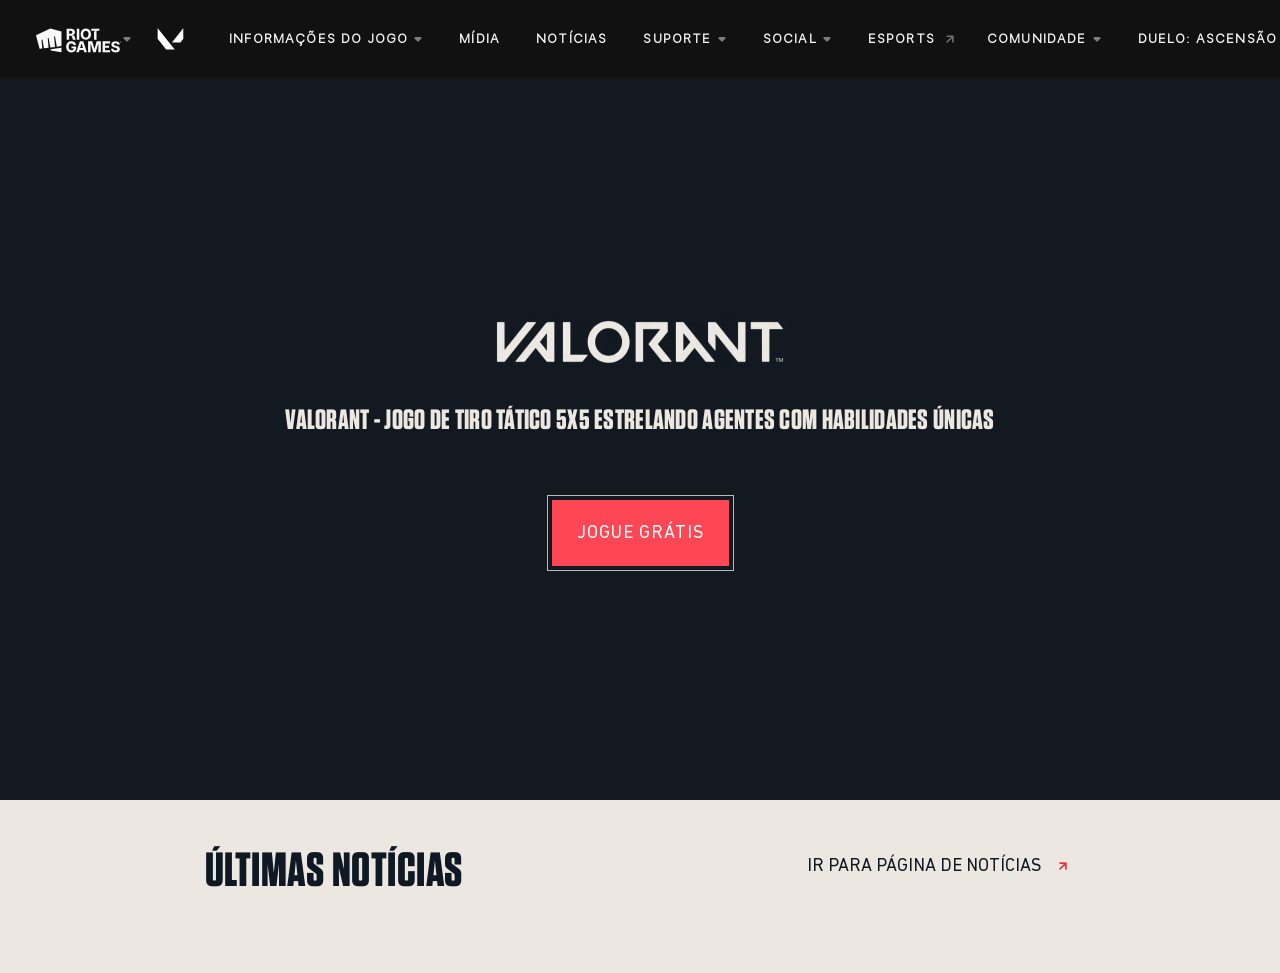
==== index.html @ f6c02a97 "Atualização/adição de arquivos" ====
<!DOCTYPE html>
<html>
<head>
    <link rel="stylesheet" type="text/css" href="valorant.css" media="screen">
    <meta charset="utf-8" />
    <meta name="viewport" content="width=device-width", initial-scale="1.0">
    <title>PROJETO VALORANT</title>
</head>
<body class="riotbar-present-targeted-element riotbar-present">
    <div class="menu-acima">
        <div class="riotgames-caixa">
            <div class="riotgames-caixinha">
                <a href="https://playvalorant.com/pt-br/">
                    <div class="simbolo-svg"> <svg width="85" height="27" viewBox="0 0 587.93 165"> 
                        <title>LOGORIOTBRANCA</title> 
                        <path d="M98.77.33 0 46.07l24.61 93.66 18.73-2.3-5.15-58.89 6.15-2.74L54.96 136l32.01-3.93-5.69-65 6.09-2.71 11.68 66.23 32.38-3.98-6.23-71.25 6.16-2.74 12.77 72.43 32.01-3.93V19.71L98.77.33zm2.32 142.05 1.63 9.22 73.42 12.24v-30.68l-75.01 9.22h-.04zm144.49-19.22v12.63h15.57a14.84 14.84 0 0 1-1.92 7.31 13 13 0 0 1-5.6 5.11 20 20 0 0 1-8.9 1.8 17.53 17.53 0 0 1-10-2.8 17.87 17.87 0 0 1-6.44-8.14 33.06 33.06 0 0 1-2.27-12.93 31.81 31.81 0 0 1 2.32-12.81 18.14 18.14 0 0 1 6.5-8 17.27 17.27 0 0 1 9.82-2.78 19.31 19.31 0 0 1 5.36.71 14.15 14.15 0 0 1 4.33 2.09 12.92 12.92 0 0 1 3.18 3.29 15.61 15.61 0 0 1 2 4.44h17.27a27.22 27.22 0 0 0-3.46-10.28 28.84 28.84 0 0 0-7.05-8.1 32.6 32.6 0 0 0-9.91-5.29 37.91 37.91 0 0 0-12.06-1.86 37.32 37.32 0 0 0-14 2.6 32.6 32.6 0 0 0-11.36 7.61 35 35 0 0 0-7.61 12.21 46.15 46.15 0 0 0-2.73 16.44q0 11.94 4.54 20.59a32.4 32.4 0 0 0 12.69 13.27 39.84 39.84 0 0 0 35.84.84 28.39 28.39 0 0 0 11.67-11q4.25-7.19 4.24-17.2v-9.76Zm215.03 40.81V88.53h51.67v13.96h-34.62v16.76h27.99v13.96h-27.99v16.8h34.7v13.96h-51.75zm101.83-53.3a9 9 0 0 0-3.54-6.64c-2.09-1.59-5-2.38-8.69-2.38a16.63 16.63 0 0 0-6.26 1 8.62 8.62 0 0 0-3.83 2.78 6.74 6.74 0 0 0-1.33 4 6.2 6.2 0 0 0 .79 3.29 7.27 7.27 0 0 0 2.4 2.45 16.54 16.54 0 0 0 3.7 1.79 40.14 40.14 0 0 0 4.64 1.31l6.63 1.54a47.19 47.19 0 0 1 9.45 3.08 27.46 27.46 0 0 1 7.2 4.68 18.84 18.84 0 0 1 4.58 6.39 20.37 20.37 0 0 1 1.61 8.29 20.65 20.65 0 0 1-3.54 12.11 22.56 22.56 0 0 1-10.15 7.85 41.31 41.31 0 0 1-15.93 2.76 42.69 42.69 0 0 1-16.17-2.81 23.22 23.22 0 0 1-10.72-8.48q-3.83-5.66-4-14.12h16.43a10.68 10.68 0 0 0 7.05 9.94 19.37 19.37 0 0 0 7.24 1.26 18.44 18.44 0 0 0 6.66-1.09 10 10 0 0 0 4.33-3 7.22 7.22 0 0 0 1.57-4.48 6.16 6.16 0 0 0-1.42-4 10.86 10.86 0 0 0-4.14-2.81 42.07 42.07 0 0 0-6.89-2.14l-8.07-1.95q-9.65-2.3-15.23-7.26t-5.54-13.44a19.86 19.86 0 0 1 3.72-12.12 24.74 24.74 0 0 1 10.33-8.11 36.74 36.74 0 0 1 15-2.91 35.62 35.62 0 0 1 14.92 2.91 23.43 23.43 0 0 1 9.91 8.14 21.54 21.54 0 0 1 3.6 12.12Zm-113.99 53.3h-16.87v-57.35l-1.73-.02-17.04 57.37h-16.86l-16.58-57.37-2.15.02v57.35h-16.87V88.53h28.67l14.48 50.56h1.75l14.48-50.56h28.72v75.44zm-114.66 0h18.27l-25.33-75.43h-23.15l-25.37 75.43h18.3l4.93-16.54h27.42Zm-28.43-29.7 8.22-27.65h3.1l8.26 27.65Zm278.58-37.76a4 4 0 0 1-3.67-2.44 4 4 0 0 1 0-3.1 4 4 0 0 1 .85-1.27 4.25 4.25 0 0 1 1.27-.86 4.15 4.15 0 0 1 3.1 0 4.13 4.13 0 0 1 1.27.86 4.08 4.08 0 0 1 .86 1.27 4 4 0 0 1 0 3.1 4.08 4.08 0 0 1-.86 1.27 4 4 0 0 1-1.27.86 4 4 0 0 1-1.55.31Zm0-1.09a2.84 2.84 0 0 0 1.47-.39 2.94 2.94 0 0 0 1.05-1 2.93 2.93 0 0 0 0-2.92 3 3 0 0 0-1.06-1 2.93 2.93 0 0 0-2.92 0 3 3 0 0 0-1 1 2.86 2.86 0 0 0 0 2.92 3 3 0 0 0 1 1 2.83 2.83 0 0 0 1.46.39Zm-1.46-1.15V90.6h1.78a1.52 1.52 0 0 1 .69.15 1.13 1.13 0 0 1 .47.42 1.24 1.24 0 0 1 .17.66 1.16 1.16 0 0 1-.18.66 1 1 0 0 1-.48.41 1.56 1.56 0 0 1-.7.14h-1.2v-.72h1a.52.52 0 0 0 .36-.12.5.5 0 0 0 .14-.37.47.47 0 0 0-.14-.37.52.52 0 0 0-.36-.12h-.55v2.93Zm2.39-1.68.82 1.68h-1.11l-.75-1.68ZM282.41 1.03h17.05v75.44h-17.05zm98.02 37.72q0 12.42-4.71 21a32.67 32.67 0 0 1-12.79 13.17 38.57 38.57 0 0 1-36.31 0 32.75 32.75 0 0 1-12.79-13.2q-4.71-8.66-4.71-21t4.71-21.05a32.67 32.67 0 0 1 12.75-13.14 38.65 38.65 0 0 1 36.31 0 32.67 32.67 0 0 1 12.79 13.17q4.71 8.64 4.71 21.05m-17.35 0a33.35 33.35 0 0 0-2.23-13 17.47 17.47 0 0 0-6.33-8 18.57 18.57 0 0 0-19.45 0 17.57 17.57 0 0 0-6.35 8 38.59 38.59 0 0 0 0 26 17.49 17.49 0 0 0 6.35 8 18.57 18.57 0 0 0 19.45 0 17.39 17.39 0 0 0 6.33-8 33.4 33.4 0 0 0 2.23-13M246.58 50.17l8.76 26.3h18.71l-9.74-28.33h-13.23l-.79-2.44c2.52-.49 6.83-1.25 10.65-3.85a20 20 0 0 0 8.75-16.39 24.15 24.15 0 0 0-3.26-12.75 21.9 21.9 0 0 0-9.36-8.64 32.56 32.56 0 0 0-14.64-3H212v75.4h17.06v-26.3Zm-.32-15.61a19.35 19.35 0 0 1-7.26 1.18h-9.94V14.88h9.91a18.68 18.68 0 0 1 7.25 1.24 9.12 9.12 0 0 1 4.4 3.7 10 10 0 0 1 1.5 5.64 9.65 9.65 0 0 1-1.48 5.55 8.86 8.86 0 0 1-4.38 3.55M382.04 1.03v14h29.3l.8 2.45c-2.48.48-6.67 1.22-10.43 3.7v55.31h16.87v-61.5h19.62v-14Z"></path></svg> 
                    </div>
                </a>
                    <div class="caixa-flechinha">
                        <svg width="8" height="27" viewBox="10 10 -2 4"> 
                        <title>FLECHINHA</title> 
                        <path d="m.707 1.707 2.586 2.586a1 1 0 0 0 1.414 0l2.586-2.586C7.923 1.077 7.477 0 6.586 0H1.414C.524 0 .077 1.077.707 1.707Z"> </path> </svg>
                    </div>
            </div>
        </div>
        <div class="menu">
            <div class="valorant">
                <div class="valorant-caixa"> 
                    <a href="#">
                        <svg xmlns="http://www.w3.org/2000/svg" fill="none" height="26" viewBox="0 0 100 100" width="35">
                        <path d="M99.25 48.66V10.28c0-.59-.75-.86-1.12-.39l-41.92 52.4a.627.627 0 00.49 1.02h30.29c.82 0 1.59-.37 2.1-1.01l9.57-11.96c.38-.48.59-1.07.59-1.68zM1.17 50.34L32.66 89.7c.51.64 1.28 1.01 2.1 1.01h30.29c.53 0 .82-.61.49-1.02L1.7 9.89c-.37-.46-1.12-.2-1.12.39v38.38c0 .61.21 1.2.59 1.68z" fill="#fff"></path></svg> 
                    </a>
                </div>
            </div>
            <div class="wrapper-menu">
                <div class="opcoes-menu"> 
                    <a href="#">  
                        <p>Informações do Jogo<svg width="10" height="5" viewBox="0 0 8 5">
                            <title>FLECHINHA</title>
                            <path d="m.707 1.707 2.586 2.586a1 1 0 0 0 1.414 0l2.586-2.586C7.923 1.077 7.477 0 6.586 0H1.414C.524 0 .077 1.077.707 1.707Z" fill="#7E7E7E"> </path> </svg> 
                        </p>
                    </a> 
                </div>
                <div class="opcoes-menu"> 
                    <a>  
                        <p>Mídia</p>
                    </a>    
                </div>   
                <div class="opcoes-menu">
                    <a>  
                        <p>Notícias</p>
                    </a>
                </div>
                <div class="opcoes-menu">
                    <a href="#">
                        <p>Suporte<svg width="10" height="5" viewBox="0 0 8 5">
                            <title>FLECHINHA</title>
                            <path d="m.707 1.707 2.586 2.586a1 1 0 0 0 1.414 0l2.586-2.586C7.923 1.077 7.477 0 6.586 0H1.414C.524 0 .077 1.077.707 1.707Z" fill="#7E7E7E"> </path> </svg> 
                        </p>
                    </a> 
                </div>
                <div class="opcoes-menu">
                    <a>
                        <p>Social<svg width="10" height="5" viewBox="0 0 8 5">
                            <title>FLECHINHA</title>
                            <path d="m.707 1.707 2.586 2.586a1 1 0 0 0 1.414 0l2.586-2.586C7.923 1.077 7.477 0 6.586 0H1.414C.524 0 .077 1.077.707 1.707Z" fill="#7E7E7E"> </path> </svg> 
                        </p>
                    </a> 
                </div>
                <div class="opcoes-menu">
                    <a>
                        <p>Esports<span class="svg_flechinha2">
                                <svg class="svg_flechinha2" width="7" height="7" viewBox="0 0 16 16">
                                <title>FLECHINHA2</title>
                                <path d="M12.916 4.158c0-.277-.116-.55-.32-.753a1.073 1.073 0 0 0-.752-.32H3.428l.144 2h5.93l-6.803 6.803 1.414 1.414L10.916 6.5v5.928l2 .144V4.158Z" fill="#737373"></path> </svg>
                            </span>
                        </p>
                    </a> 
                </div>
                <div class="opcoes-menu">
                    <a>
                        <p>Comunidade<svg width="10" height="5" viewBox="0 0 8 5">
                            <title>FLECHINHA</title>
                            <path d="m.707 1.707 2.586 2.586a1 1 0 0 0 1.414 0l2.586-2.586C7.923 1.077 7.477 0 6.586 0H1.414C.524 0 .077 1.077.707 1.707Z" fill="#7E7E7E"> </path> </svg> 
                        </p>
                    </a> 
                </div>
                <div class="opcoes-menu">
                    <a>
                        <p>DUELO: ASCENSÃO</p>
                    </a> 
                </div>
            </div>
            <div class="menu-mobile-icones">
                <div class="icone-globo-mobile">
                    <svg width="18" height="18" viewBox="0 0 16 16" fill="#f9f9f9"><path d="M7.992 0C3.576 0 0 3.584 0 8s3.576 8 7.992 8C12.416 16 16 12.416 16 8s-3.584-8-8.008-8Zm5.544 4.8h-2.36c-.256-1-.624-1.96-1.104-2.848A6.424 6.424 0 0 1 13.536 4.8ZM8 1.632A11.27 11.27 0 0 1 9.528 4.8H6.472A11.27 11.27 0 0 1 8 1.632ZM1.808 9.6A6.594 6.594 0 0 1 1.6 8c0-.552.08-1.088.208-1.6h2.704A13.212 13.212 0 0 0 4.4 8c0 .544.048 1.072.112 1.6H1.808Zm.656 1.6h2.36c.256 1 .624 1.96 1.104 2.848A6.39 6.39 0 0 1 2.464 11.2Zm2.36-6.4h-2.36a6.39 6.39 0 0 1 3.464-2.848A12.52 12.52 0 0 0 4.824 4.8ZM8 14.368A11.27 11.27 0 0 1 6.472 11.2h3.056A11.27 11.27 0 0 1 8 14.368ZM9.872 9.6H6.128A11.77 11.77 0 0 1 6 8c0-.544.056-1.08.128-1.6h3.744C9.944 6.92 10 7.456 10 8s-.056 1.072-.128 1.6Zm.2 4.448a12.52 12.52 0 0 0 1.104-2.848h2.36a6.424 6.424 0 0 1-3.464 2.848ZM11.488 9.6c.064-.528.112-1.056.112-1.6s-.048-1.072-.112-1.6h2.704c.128.512.208 1.048.208 1.6s-.08 1.088-.208 1.6h-2.704Z"></path></svg>
                </div>
                <div class="icone-hamburguer">
                    <svg viewBox="0 0 24 24" width="22" height="22" fill="#fff"><path d="M3 18h18v-2H3v2zm0-5h18v-2H3v2zm0-7v2h18V6H3z"/></svg>
                </div>
            </div>
        </div>
        <div class="busca">
            <div class="busca-container">
                <svg viewBox="0 0 19 20"> <path fill-rule="evenodd" clip-rule="evenodd" d="M19 18.6l-5.2-5.2C15.2 12 16 10.1 16 8c0-4.4-3.6-8-8-8S0 3.6 0 8s3.6 8 8 8c1.6 0 3.1-.5 4.3-1.3l5.3 5.3 1.4-1.4zM2 8c0-3.3 2.7-6 6-6 1.6 0 3.1.6 4.2 1.8C13.4 4.9 14 6.4 14 8s-.6 3.1-1.8 4.2C11.1 13.4 9.6 14 8 14c-3.3 0-6-2.7-6-6z"> </path></svg>
            </div>
        </div>
        <div class="globo">
            <div class="globo-container">
                <svg width="14" height="14" viewBox="0 0 16 16">
                    <path d="M7.992 0C3.576 0 0 3.584 0 8s3.576 8 7.992 8C12.416 16 16 12.416 16 8s-3.584-8-8.008-8Zm5.544 4.8h-2.36c-.256-1-.624-1.96-1.104-2.848A6.424 6.424 0 0 1 13.536 4.8ZM8 1.632A11.27 11.27 0 0 1 9.528 4.8H6.472A11.27 11.27 0 0 1 8 1.632ZM1.808 9.6A6.594 6.594 0 0 1 1.6 8c0-.552.08-1.088.208-1.6h2.704A13.212 13.212 0 0 0 4.4 8c0 .544.048 1.072.112 1.6H1.808Zm.656 1.6h2.36c.256 1 .624 1.96 1.104 2.848A6.39 6.39 0 0 1 2.464 11.2Zm2.36-6.4h-2.36a6.39 6.39 0 0 1 3.464-2.848A12.52 12.52 0 0 0 4.824 4.8ZM8 14.368A11.27 11.27 0 0 1 6.472 11.2h3.056A11.27 11.27 0 0 1 8 14.368ZM9.872 9.6H6.128A11.77 11.77 0 0 1 6 8c0-.544.056-1.08.128-1.6h3.744C9.944 6.92 10 7.456 10 8s-.056 1.072-.128 1.6Zm.2 4.448a12.52 12.52 0 0 0 1.104-2.848h2.36a6.424 6.424 0 0 1-3.464 2.848ZM11.488 9.6c.064-.528.112-1.056.112-1.6s-.048-1.072-.112-1.6h2.704c.128.512.208 1.048.208 1.6s-.08 1.088-.208 1.6h-2.704Z" fill="#E8E8E8"></path>
                </svg>
            </div>
        </div>
        <div class="jogue">
            <a href="#" class="jogue-container">
                JOGUE AGORA
            </a>
        </div>
    </div>
    <div class="section">
        <div class="backdrop">
            <div class="overlay-escuro"></div>
            <video autoplay muted loop playsinline>
                <source src="VALORANT.mp4" type="video/mp4">
            </video>
        </div>
        <div class="jogueagora">
            <div class="top-content">
                <div class="logo-gigante">
                    <img src="valorant.avif" alt="Valorant">
                </div>
                <div class="texto-subtitulo">
                    <h1>VALORANT - Jogo de tiro tático 5x5 estrelando Agentes com habilidades únicas</h1>
                </div>
                <div class="container-botao-centro">
                    <a role="button" aria-label="JOGUE GRÁTIS" href="#" class="btn-jogue-gratis">
                        JOGUE GRÁTIS
                    </a>
                </div>
            </div>
        </div>
    </div>
    <div class="secao-noticias">
        <h2>ÚLTIMAS NOTÍCIAS</h2>
        <a href="#" class="link-noticias">
            IR PARA PÁGINA DE NOTÍCIAS
            <svg width="14" height="14" viewBox="0 0 24 24" fill="none" stroke="currentColor" stroke-width="3" stroke-linecap="round" stroke-linejoin="round">
                <path d="M7 17L17 7M17 7H7M17 7V17"/>
            </svg>
        </a>
    </div>
</body>
</html>
---- valorant.css ----
/* p/ evitar q os botões e fundos fiquem cortados */
*, *::before, *::after {
    box-sizing: border-box;
}

body {
    margin: 0;
    display: block;
    background-color: rgb(26, 36, 46);
    color: rgb(15, 25, 35);
    font-family: system-ui, -apple-system, "Segoe UI", Roboto, Helvetica, Arial, sans-serif;
    min-height: 100vh;
    text-rendering: optimizespeed;
    box-sizing: border-box;
    overflow-x: hidden;
}

body .riotbar {
    margin: 80px 0px 0px 0px;
    overflow-x: hidden;
    padding: 0px;
    position: static;
    width: 100%;
}

body.riotbar-elementos { margin-top: 0; }
body.riotbar * { scroll-margin-top: 80px; }

.menu-acima { 
    background-color: #111; 
    border-bottom: 2px solid rgba(51, 51, 51, .25); 
    font-family: "Inter", Arial, sans-serif; 
    font-size: 14px;  
    font-weight: bold; 
    height: 80px; 
    line-height: normal; 
    position: relative; 
    text-align: left;
    display: flex; 
    width: 100%; 
    z-index: 100; 
    box-sizing: border-box; 
}

.riotgames-caixa { 
    display: flex; 
    align-items: center; 
    justify-content: center; 
    padding-left: 36px; 
}

.riotgames-caixinha { 
    height: 80px; 
    display: flex; 
    align-items: center; 
    justify-content: center; 
}

.riotgames-caixinha a { 
    text-decoration: none; 
    position: relative; 
    display: inline-flex; 
    align-items: center; 
}

.simbolo-svg { 
    width: 75px; 
    height: 24px; 
    fill: #f9f9f9; 
    position: relative; 
    margin: 0; 
}

.caixa-flechinha { 
    margin-left: 12px; 
    fill: #7e7e7e; 
    width: 8px; 
    height: 5px; 
}

.menu { 
    display: flex; 
    flex: 1; 
    align-items: center; 
    justify-content: flex-start; 
}

.valorant-caixa { position: relative; }

.valorant-caixa a { 
    min-width: 28px; 
    display: block; 
    max-height: 26px; 
}

.valorant { 
    height: 80px; 
    margin-left: 22px; 
    display: flex; 
    align-items: center; 
    flex-direction: column; 
    justify-content: center; 
}

.wrapper-menu { 
    opacity: 1; 
    margin-left: 25px; 
    display: flex; }

.opcoes-menu { 
    display: inline-flex; 
    position: relative; 
    height: 80px; 
    cursor: pointer; 
}

.opcoes-menu a {
    display: flex;
    margin: auto;
    padding: 0;
    flex-direction: column;
    justify-content: center;
    height: 66px;
    color: #f9f9f9;
    font-size: 13px;
    font-weight: 700; 
    line-height: 120%;
    letter-spacing: 0.09em; 
    overflow: hidden;
    text-transform: uppercase;
    transition: color 0.3s ease;
    text-decoration: none;
    white-space: nowrap;
}

.opcoes-menu a:hover { 
    color: #ff4655; 
}

.opcoes-menu p { 
    padding: 7.5px 16px; 
    text-align: center; 
    margin-right: 4px; 
    margin-top: 0; 
    margin-bottom: 0; 
}

.opcoes-menu svg { 
    display: inline-block; 
    margin-bottom: 1px; 
    margin-left: 5px; 
}

.svg_flechinha2 { 
    vertical-align: middle; 
    width: 12px; 
    height: 12px; 
    display: inline-block; 
    margin-left: 4px; 
    height: 100%; 
}

.busca { 
    display: flex; 
    align-items: center; 
    height: 100%; 
}

.busca-container { 
    display: flex; 
    justify-content: center; 
    align-items: center; 
    width: 46px; 
    height: 46px; 
    background-color: #2b2a29; 
    border-radius: 40%; 
    cursor: pointer; 
}

.busca-container svg, .busca-container img { 
    width: 22px; 
    height: 22px; 
    fill: #f9f9f9; 
}

.globo { 
    display: flex; 
    align-items: center; 
    height: 100%; 
    padding-right: 0px; 
}

.globo-container { 
    display: flex; 
    justify-content: center; 
    align-items: center; 
    cursor: pointer; 
    margin: auto; 
    height: 32px; 
    width: 32px; 
    position: relative; 
    border-radius: 6.4px; 
}

.globo-container svg { 
    width: 16px; 
    height: 16px; 
}

.jogue {
    padding-right: 27px;
    display: flex;
    align-items: center;
    height: 100%;
}

.jogue-container {
    background: linear-gradient(135deg, rgb(255, 51, 66) 0%, rgb(255, 48, 64) 0.01%, rgb(255, 125, 102) 100%);
    border-radius: 20px;
    padding: 9px 20px;
    transition: background-color 0.2s ease, color 0.2s ease;
    color: #111;
    font-size: 13px;
    font-weight: 700;
    text-decoration: none;
    letter-spacing: 0.08em;
}

.jogue-container:hover {
    background: #e03b49;
    color: #ff4655
}

.section {
    height: 80vh;
    position: relative;
    display: flex;
    flex-direction: column;
    align-items: center;
    justify-content: center; 
    width: 100%;
    overflow: hidden;
}

.backdrop { 
    position: absolute; 
    top: 0; 
    left: 0; 
    width: 100%; 
    height: 100%; 
    z-index: -1; 
}

.backdrop video { 
    width: 100%; 
    height: 100%; 
    object-fit: cover; 
}

.overlay-escuro { 
    position: absolute; 
    top: 0; 
    left: 0; 
    width: 100%; 
    height: 100%; 
    background-color: rgba(0, 0, 0, 0.3); 
    z-index: 1; 
}

.jogueagora { 
    position: relative; 
    z-index: 2; 
    width: 100%; 
}

.top-content { 
    display: flex; 
    flex-direction: column; 
    align-items: center; 
    gap: 15px; 
}

.logo-gigante img {
    width: 100%;
    max-width: 330px; 
    display: block;
    margin: 0 auto;
}

.texto-subtitulo h1 {
    text-align: center;
    color: rgb(236, 232, 225);
    text-wrap: balance;
    font-family: Tungsten-Bold, "Riot Sans", sans-serif;
    font-weight: 400;
    text-transform: uppercase;
    font-size: 28px;
    line-height: 28px;
    letter-spacing: 0.28px;
}

.btn-jogue-gratis {
    background-color: #ff4655;
    color: white;
    font-family: DINNextW1G, Inter, sans-serif;
    font-size: 18px;
    font-weight: 400;
    text-decoration: none;
    padding: 22px 25px;
    position: relative;
    display: inline-block;
    letter-spacing: 1px;
    transition: background-color 0.3s;
    margin-top: 35px;
}

.btn-jogue-gratis:hover { 
    background-color: white;
    color :#111; }

.btn-jogue-gratis::after {
    content: '';
    position: absolute;
    top: -5px;
    left: -5px;
    right: -5px;
    bottom: -5px;
    border: 1px solid rgba(255,255,255,0.7); 
}

.secao-noticias {
    background-color: #ece8e1;
    width: 100%;
    padding: 40px 60px;
    display: flex;
    justify-content: space-between;
    align-items: center;
    box-sizing: border-box;
}

.secao-noticias h2 {
    color: #0f1923;
    text-wrap: balance;
    font-family: Tungsten-Bold, "Riot Sans", sans-serif;
    font-size: 48px;
    line-height: 48px;
    font-weight: 400;
    text-transform: uppercase;
    letter-spacing: 0.48px;
    margin-top: 5px;
    margin-left: 145px;
}

.link-noticias {
    display: inline-flex;
    align-items: center;
    gap: 15px;
    font-family: DINNextW1G, Inter, sans-serif;
    color: #0f1923; 
    text-decoration: none;
    font-weight: 400;
    font-size: 18px;
    margin-top: -40px;
    margin-right: 150px;

    transition: color 0.2s ease;
}

.link-noticias:hover {
    color: #111;
}

.link-noticias svg {
    transition: transform 0.2s ease;
    color:#e03b49
}

.link-noticias:hover svg {
    transform: translate(3px, -3px);
}

.menu-mobile-icones { display: none; }

@font-face {
    font-family: 'Inter';
    font-style: normal;
    font-weight: 300;
    font-display: swap;
    src: url(Inter-Light.woff2) format("woff2"), url(Inter-Light.woff) format("woff");
}

@font-face {
    font-family: 'Tungsten-Bold';
    font-display: block;
    src: url(Tungsten-Bold_Web.woff2) format("woff2"), url(Tungsten-Bold_Web.woff) format("woff");
}

@font-face {
    font-family: 'DINNextW1G';
    font-style: normal;
    font-weight: 400;
    font-display: block;
    src: url(DINNextW1G.woff2) format("woff2"), url(DINNextW1G.woff) format("woff");
}

@media (max-width: 1024px) {
    .wrapper-menu,
    .busca,
    .globo,
    .jogue { 
        display: none !important; 
    }

    .menu-mobile-icones {
        display: flex;
        align-items: center;
        gap: 15px; 
        margin-left: auto; 
        padding-right: 20px; 
    }
    
    .icone-globo-mobile { display: flex; align-items: center; }

    .icone-hamburguer {
        background-color: #2b2a29;
        padding: 8px 10px;
        border-radius: 12px;
        cursor: pointer;
        display: flex;
        align-items: center;
    }

    .logo-gigante img {
        max-width: 240px; 
    }

    .texto-subtitulo h1 {
        font-family: 'Tungsten-Bold', 'Riot Sans', sans-serif;
        font-size: 23px; 
        line-height: 1.1; 
        padding: 0 8%; 
        letter-spacing: 0.5px;
    }

    .btn-jogue-gratis {
        width: 85vw;
        text-align: center;
        padding: 16px 0;
        margin-top: 5px;
    }

    .secao-noticias {
        padding: 25px 20px; 
        align-items: center; 
    }

    .secao-noticias h2 {
        font-size: 34px; 
        line-height: 0.9;
        max-width: 20%;
        margin: 0;
    }

    .link-noticias {
        font-size: 14px;
        max-width: 45%;
        line-height: 22px;
        margin-right: 25px; 
        justify-content: flex-end;
        text-align: right;
        margin: 0;
    }
}
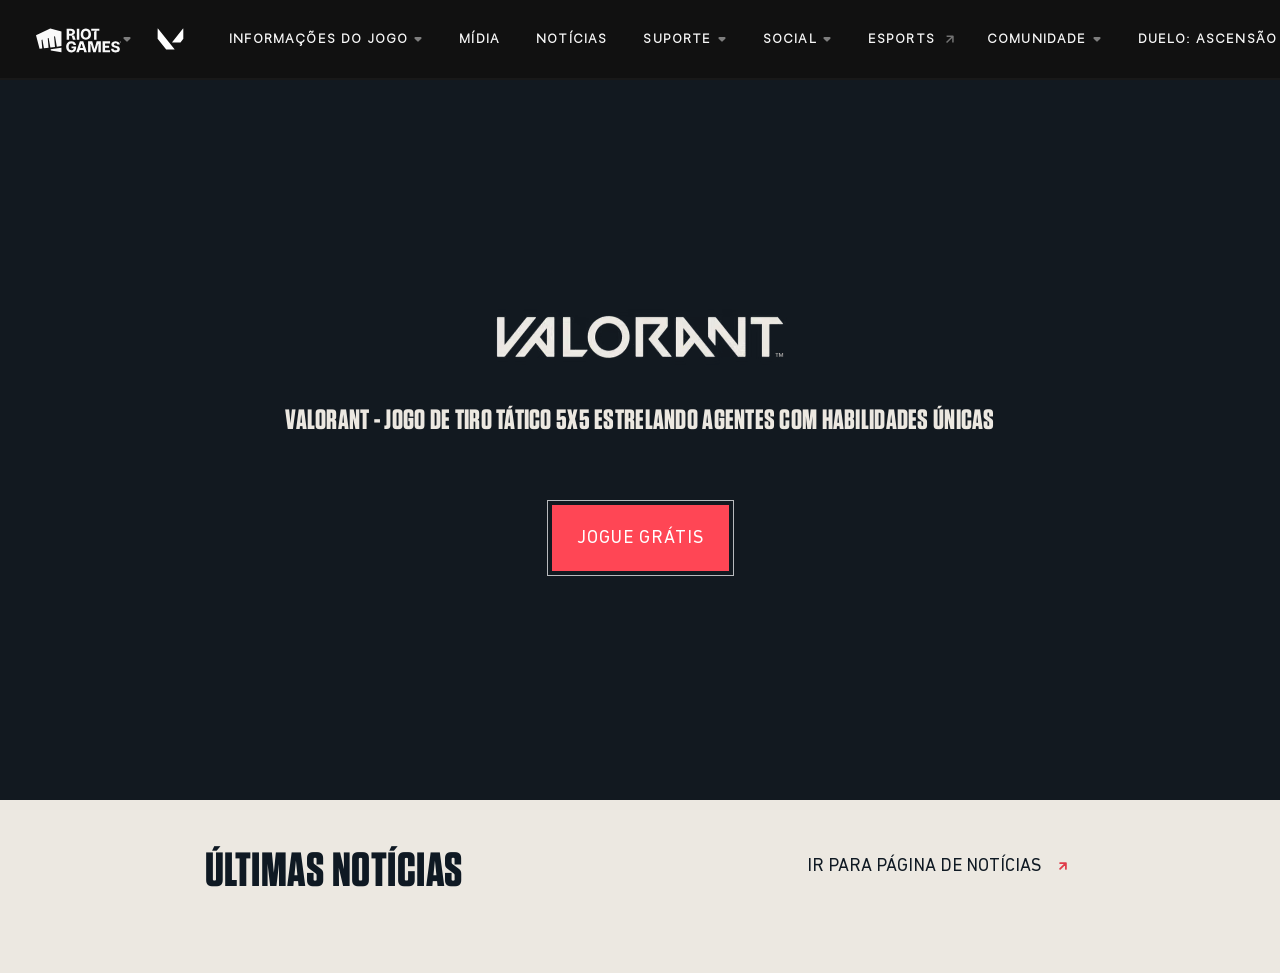
==== commit f9c5d000: "adequação e inclusão  do html 5" ====
--- a/index.html
+++ b/index.html
@@ -7,7 +7,7 @@
     <title>PROJETO VALORANT</title>
 </head>
 <body class="riotbar-present-targeted-element riotbar-present">
-    <div class="menu-acima">
+    <header class="menu-acima">
         <div class="riotgames-caixa">
             <div class="riotgames-caixinha">
                 <a href="https://playvalorant.com/pt-br/">
@@ -22,7 +22,6 @@
                         <path d="m.707 1.707 2.586 2.586a1 1 0 0 0 1.414 0l2.586-2.586C7.923 1.077 7.477 0 6.586 0H1.414C.524 0 .077 1.077.707 1.707Z"> </path> </svg>
                     </div>
             </div>
-        </div>
         <div class="menu">
             <div class="valorant">
                 <div class="valorant-caixa"> 
@@ -32,7 +31,7 @@
                     </a>
                 </div>
             </div>
-            <div class="wrapper-menu">
+            <nav class="wrapper-menu">
                 <div class="opcoes-menu"> 
                     <a href="#">  
                         <p>Informações do Jogo<svg width="10" height="5" viewBox="0 0 8 5">
@@ -90,7 +89,7 @@
                         <p>DUELO: ASCENSÃO</p>
                     </a> 
                 </div>
-            </div>
+            </nav>
             <div class="menu-mobile-icones">
                 <div class="icone-globo-mobile">
                     <svg width="18" height="18" viewBox="0 0 16 16" fill="#f9f9f9"><path d="M7.992 0C3.576 0 0 3.584 0 8s3.576 8 7.992 8C12.416 16 16 12.416 16 8s-3.584-8-8.008-8Zm5.544 4.8h-2.36c-.256-1-.624-1.96-1.104-2.848A6.424 6.424 0 0 1 13.536 4.8ZM8 1.632A11.27 11.27 0 0 1 9.528 4.8H6.472A11.27 11.27 0 0 1 8 1.632ZM1.808 9.6A6.594 6.594 0 0 1 1.6 8c0-.552.08-1.088.208-1.6h2.704A13.212 13.212 0 0 0 4.4 8c0 .544.048 1.072.112 1.6H1.808Zm.656 1.6h2.36c.256 1 .624 1.96 1.104 2.848A6.39 6.39 0 0 1 2.464 11.2Zm2.36-6.4h-2.36a6.39 6.39 0 0 1 3.464-2.848A12.52 12.52 0 0 0 4.824 4.8ZM8 14.368A11.27 11.27 0 0 1 6.472 11.2h3.056A11.27 11.27 0 0 1 8 14.368ZM9.872 9.6H6.128A11.77 11.77 0 0 1 6 8c0-.544.056-1.08.128-1.6h3.744C9.944 6.92 10 7.456 10 8s-.056 1.072-.128 1.6Zm.2 4.448a12.52 12.52 0 0 0 1.104-2.848h2.36a6.424 6.424 0 0 1-3.464 2.848ZM11.488 9.6c.064-.528.112-1.056.112-1.6s-.048-1.072-.112-1.6h2.704c.128.512.208 1.048.208 1.6s-.08 1.088-.208 1.6h-2.704Z"></path></svg>
@@ -117,8 +116,9 @@
                 JOGUE AGORA
             </a>
         </div>
-    </div>
-    <div class="section">
+    </header>
+    <main>
+    <section class="section">
         <div class="backdrop">
             <div class="overlay-escuro"></div>
             <video autoplay muted loop playsinline>
@@ -140,8 +140,8 @@
                 </div>
             </div>
         </div>
-    </div>
-    <div class="secao-noticias">
+    </section>
+    <section class="secao-noticias">
         <h2>ÚLTIMAS NOTÍCIAS</h2>
         <a href="#" class="link-noticias">
             IR PARA PÁGINA DE NOTÍCIAS
@@ -149,6 +149,7 @@
                 <path d="M7 17L17 7M17 7H7M17 7V17"/>
             </svg>
         </a>
-    </div>
+    </section>
+    </main>        
 </body>
-</html>+</html>
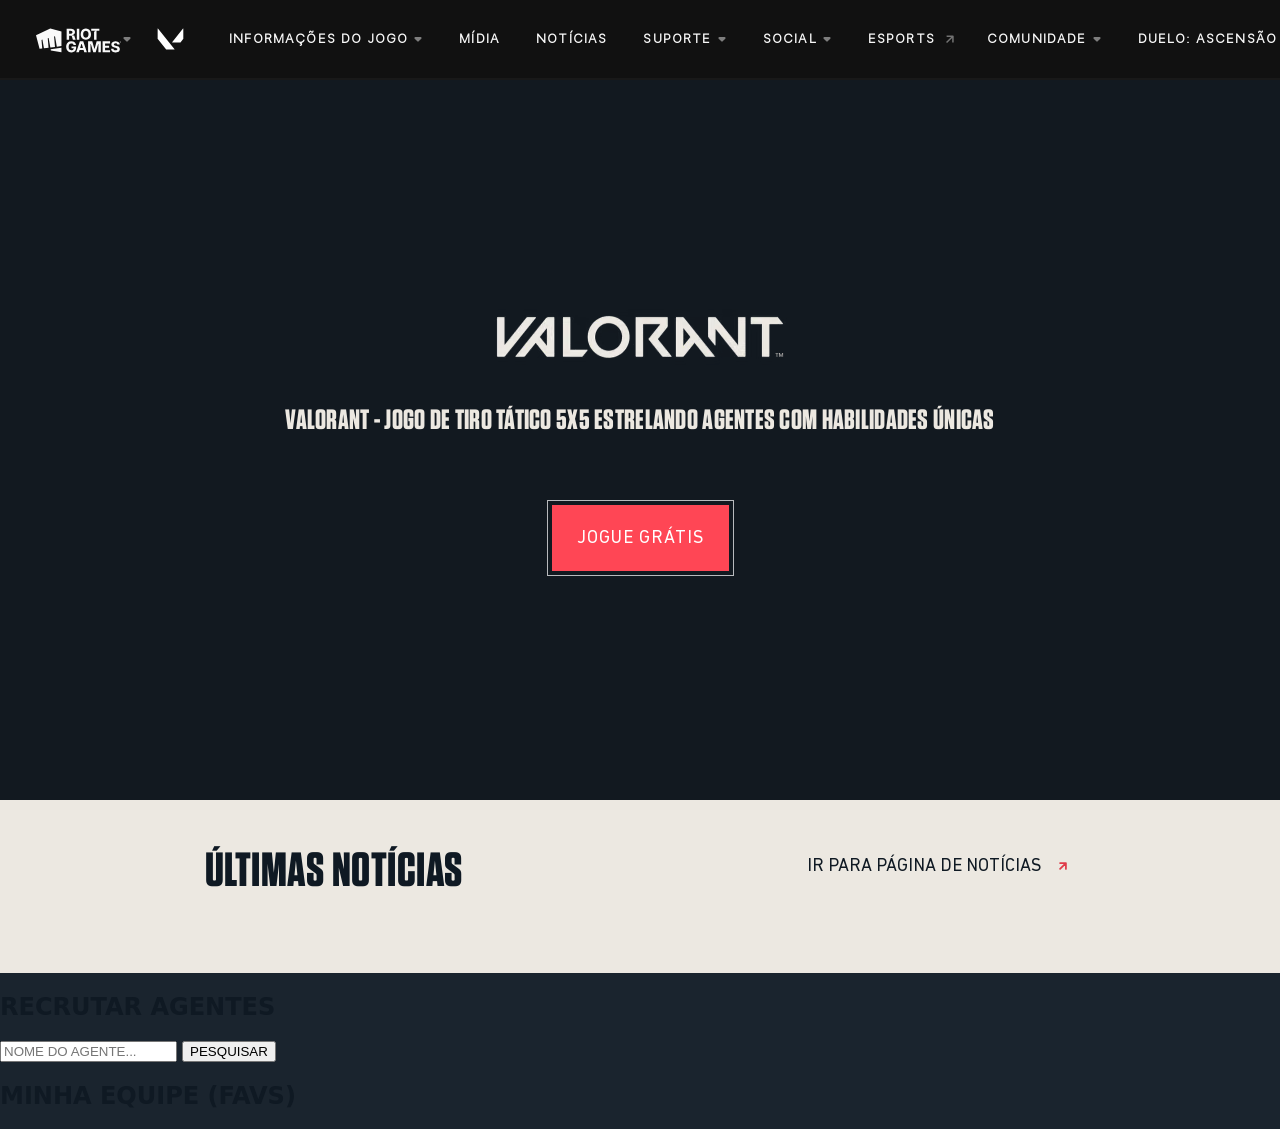
==== commit a0e72d0a: "criação dos elementos de busca + início do file .js" ====
--- a/index.html
+++ b/index.html
@@ -22,6 +22,7 @@
                         <path d="m.707 1.707 2.586 2.586a1 1 0 0 0 1.414 0l2.586-2.586C7.923 1.077 7.477 0 6.586 0H1.414C.524 0 .077 1.077.707 1.707Z"> </path> </svg>
                     </div>
             </div>
+        </div>
         <div class="menu">
             <div class="valorant">
                 <div class="valorant-caixa"> 
@@ -150,6 +151,26 @@
             </svg>
         </a>
     </section>
+    <section class="projeto2-container">
+        <div class="busca-box">
+            <h2 clas="titulo-sessao">RECRUTAR AGENTES</h2>
+            <div class="campo-busca">
+                <input type="text" id="input-busca" placeholder="NOME DO AGENTE...">
+                <button id="btn-pesquisar">PESQUISAR</button>
+            </div>
+            <p id="erro-validacao"></p>    
+        </div>
+        <div id="container-results" class="grid-agentes">
+            <!-- agentes da api -->
+        </div>
+        <div class="favoritos-box">
+            <h2 class="titulo-sessao">MINHA EQUIPE (FAVS)</h2>
+            <div id="container-favoritos" class="grid-agentes">
+                <!-- agentes favs do localStorage -->
+            </div>
+        </div>
+    </section>
+    <script src="script.js"></script>
     </main>        
 </body>
 </html>
--- a/valorant.css
+++ b/valorant.css
@@ -416,20 +416,54 @@
         align-items: center;
         gap: 15px; 
         margin-left: auto; 
-        padding-right: 20px; 
+        padding-right: 5px; 
     }
     
-    .icone-globo-mobile { display: flex; align-items: center; }
-
+    .icone-globo-mobile { 
+        display: flex; 
+        align-items: center; 
+    }
+
+    .icone-globo-mobile svg {
+        width: 24px;
+        height: 24px;
+    }
+    
+
+    .riotgames-caixa {
+        padding-left: 4px;      
+    }
+
+    .valorant {
+        margin-left: 35px;
+    }
+    
+    .valorant-caixa a {
+        max-height: 35px;
+    }
+
+     .valorant-caixa a svg {
+        height: 40px;
+        width: 52px;
+    }
+
+    
     .icone-hamburguer {
         background-color: #2b2a29;
-        padding: 8px 10px;
-        border-radius: 12px;
+        border-radius: 18px;
         cursor: pointer;
         display: flex;
         align-items: center;
-    }
-
+        width: 48px;
+        height: 48px;
+        justify-content: center;
+    }
+    
+    .icone-hamburguer svg {
+        width: 24px;
+        height: 24px;
+    }
+    
     .logo-gigante img {
         max-width: 240px; 
     }
@@ -470,4 +504,4 @@
         text-align: right;
         margin: 0;
     }
-}+}
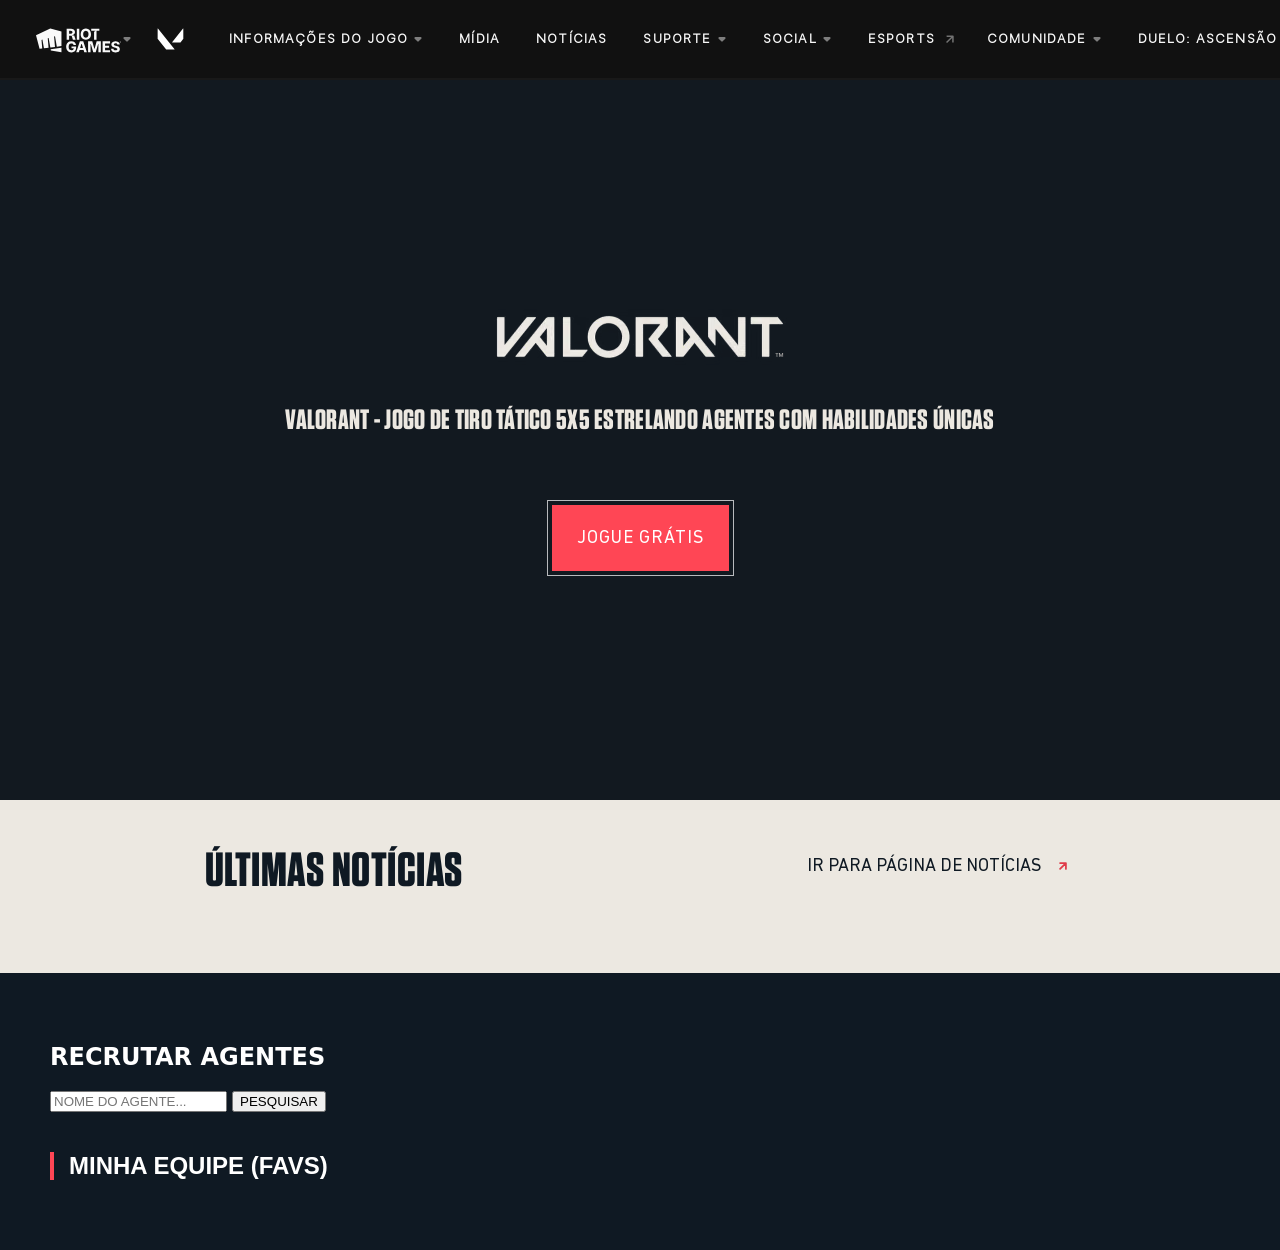
==== commit be5dbe2d: "atualização ids" ====
--- a/index.html
+++ b/index.html
@@ -154,13 +154,13 @@
     <section class="projeto2-container">
         <div class="busca-box">
             <h2 clas="titulo-sessao">RECRUTAR AGENTES</h2>
-            <div class="campo-busca">
+            <div class="campo-grupo">
                 <input type="text" id="input-busca" placeholder="NOME DO AGENTE...">
-                <button id="btn-pesquisar">PESQUISAR</button>
+                <button id="btn-buscar">PESQUISAR</button>
             </div>
             <p id="erro-validacao"></p>    
         </div>
-        <div id="container-results" class="grid-agentes">
+        <div id="container-resultados" class="grid-agentes">
             <!-- agentes da api -->
         </div>
         <div class="favoritos-box">
--- a/valorant.css
+++ b/valorant.css
@@ -505,3 +505,18 @@
         margin: 0;
     }
 }
+
+.projeto2-container { background-color: #0f1923; padding: 50px; color: white; }
+.titulo-sessao { font-family: sans-serif; border-left: 4px solid #ff4655; padding-left: 15px; margin: 20px 0; }
+.grid-agentes { display: flex; flex-wrap: wrap; gap: 20px; margin-top: 20px; }
+
+/* p/ card do agente aparecer */
+.card-agente { 
+    background: #1a242e; 
+    border: 1px solid #ff4655; 
+    padding: 10px; 
+    width: 200px; 
+    text-align: center; 
+}
+.card-agente img { width: 100%; }
+.btn-acao { background: #ff4655; color: white; border: none; padding: 10px; cursor: pointer; width: 100%; }
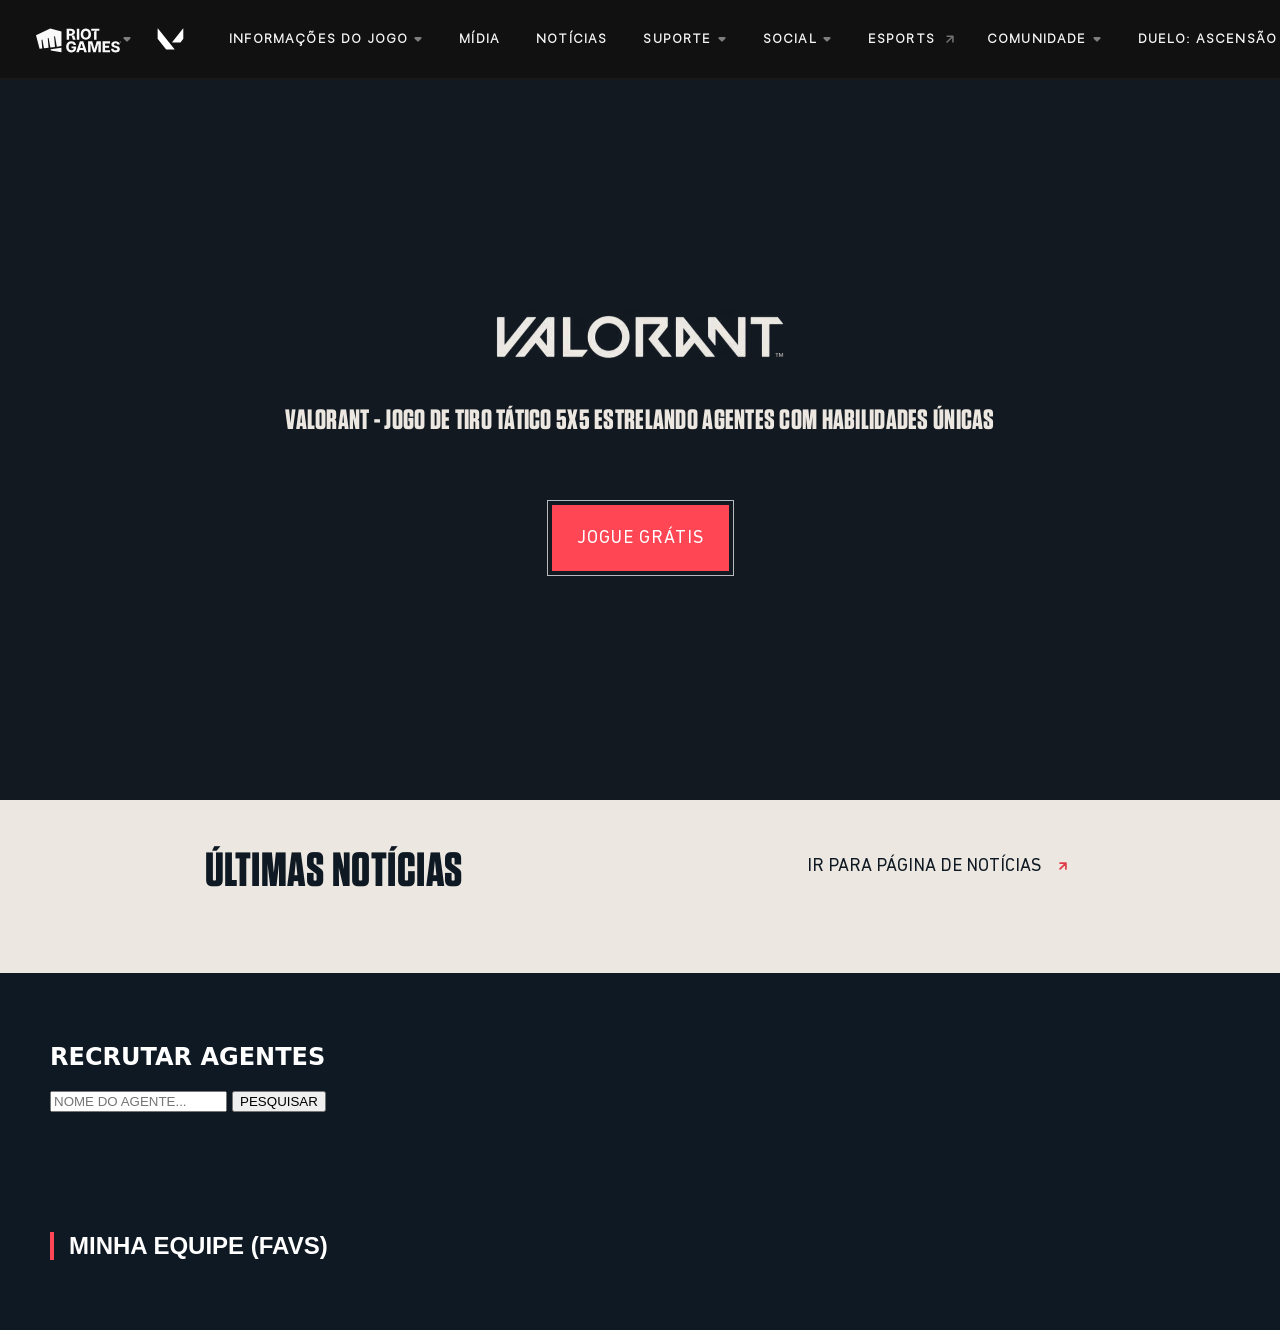
==== commit 01417ce6: "html adequação" ====
--- a/index.html
+++ b/index.html
@@ -101,9 +101,10 @@
             </div>
         </div>
         <div class="busca">
-            <div class="busca-container">
+            <div class="busca-container" id="btn-lupa">
                 <svg viewBox="0 0 19 20"> <path fill-rule="evenodd" clip-rule="evenodd" d="M19 18.6l-5.2-5.2C15.2 12 16 10.1 16 8c0-4.4-3.6-8-8-8S0 3.6 0 8s3.6 8 8 8c1.6 0 3.1-.5 4.3-1.3l5.3 5.3 1.4-1.4zM2 8c0-3.3 2.7-6 6-6 1.6 0 3.1.6 4.2 1.8C13.4 4.9 14 6.4 14 8s-.6 3.1-1.8 4.2C11.1 13.4 9.6 14 8 14c-3.3 0-6-2.7-6-6z"> </path></svg>
             </div>
+            <input type="text" id="input-busca-topo" placeholder="BUSCAR AGENTE..." style="display: none;">
         </div>
         <div class="globo">
             <div class="globo-container">
--- a/valorant.css
+++ b/valorant.css
@@ -160,11 +160,50 @@
     height: 100%; 
 }
 
-.busca { 
-    display: flex; 
-    align-items: center; 
-    height: 100%; 
-}
+.busca {
+    display: flex;
+    align-items: center;
+    position: relative;
+}
+
+#input-busca-topo {
+    width: 0;
+    opacity: 0;
+    visibility: hidden;
+    transition: all 0.4s ease;
+    background: #2b2a29;
+    border: none;
+    color: white;
+    padding: 10px;
+    font-family: 'Inter', sans-serif;
+    margin-left: 10px;
+    border-bottom: 2px solid #ff4655;
+    outline: none;
+}
+
+#input-busca-topo.ativo {
+    width: 200px;
+    opacity: 1;
+    visibility: visible;
+}
+
+#container-resultados {
+    display: grid;
+    grid-template-columns: repeat(auto-fill, minmax(200px, 1fr));
+    gap: 20px;
+    padding: 40px;
+    background-color: #0f1923;
+}
+
+.card-agente {
+    background: #1a242e;
+    border: 1px solid #333;
+    padding: 15px;
+    text-align: center;
+    color: white;
+}
+
+.card-agente img { width: 100%; border-bottom: 2px solid #ff4655; }
 
 .busca-container { 
     display: flex; 
